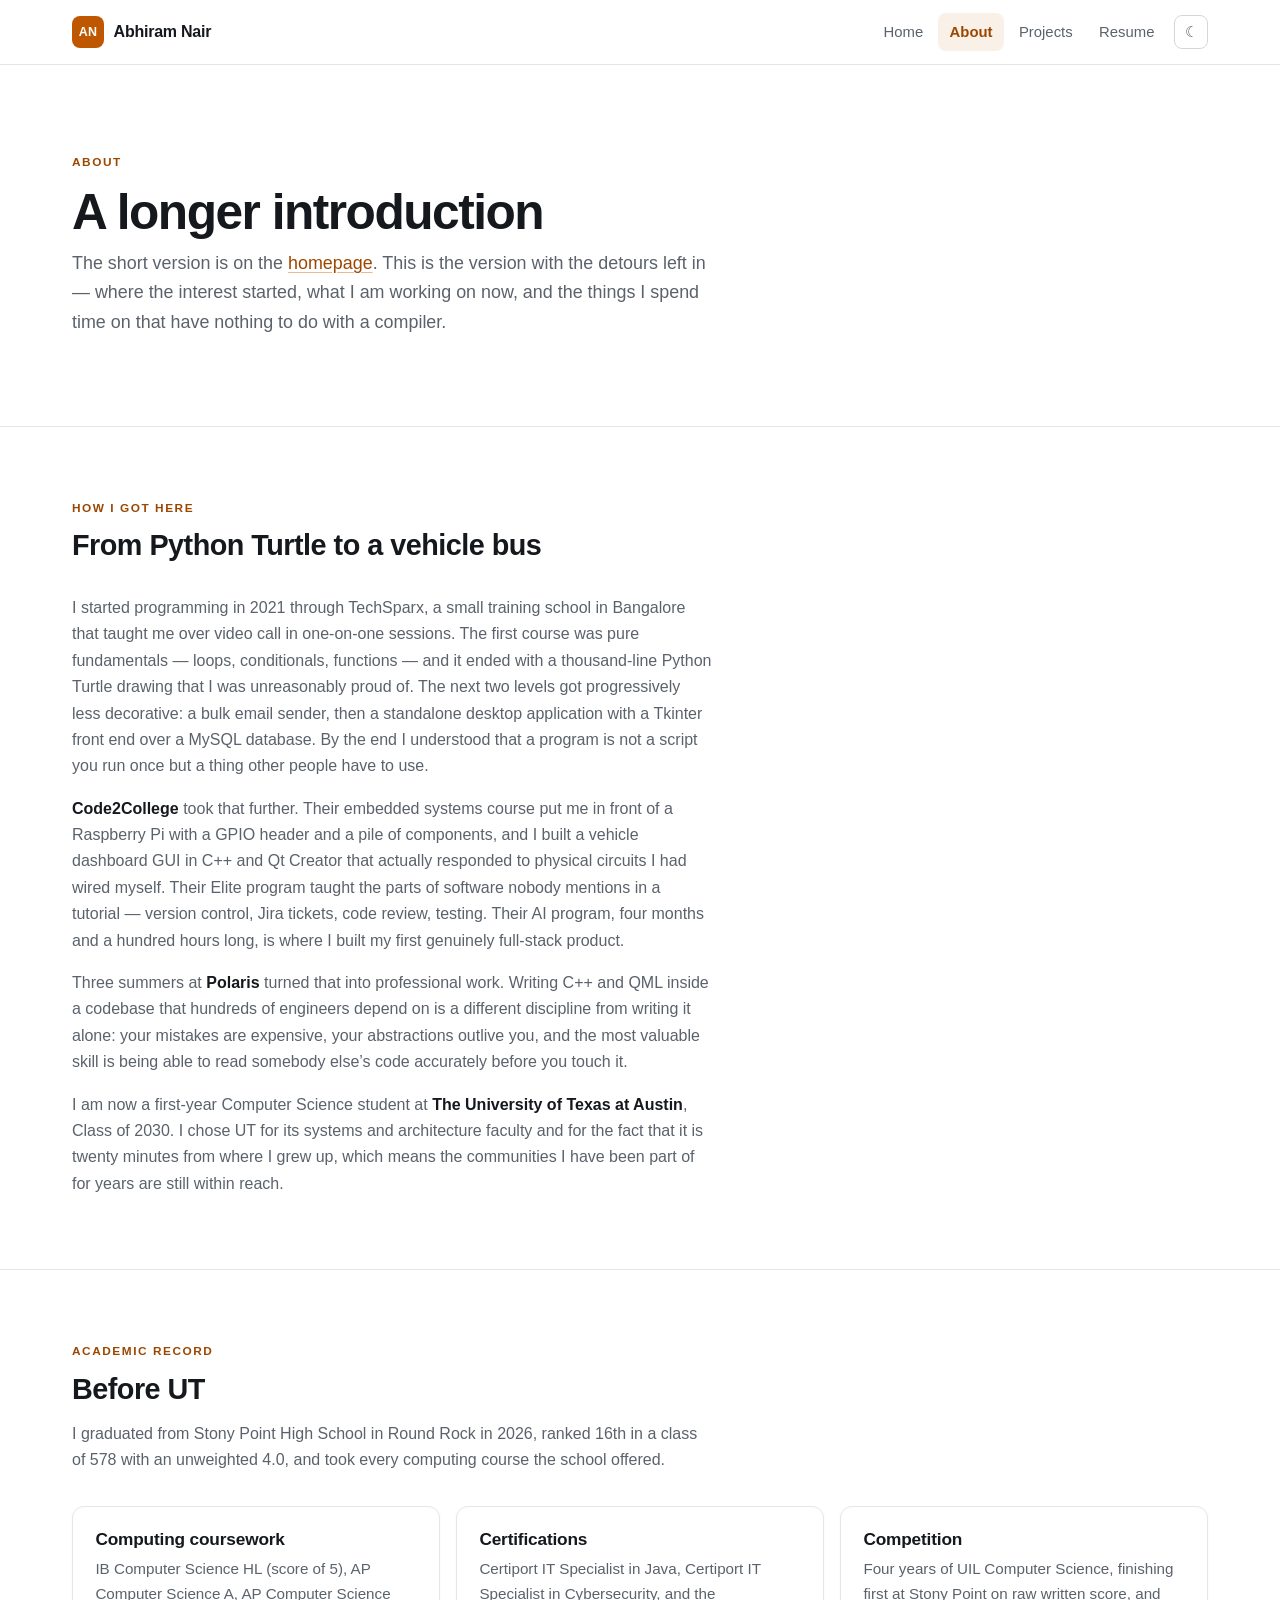
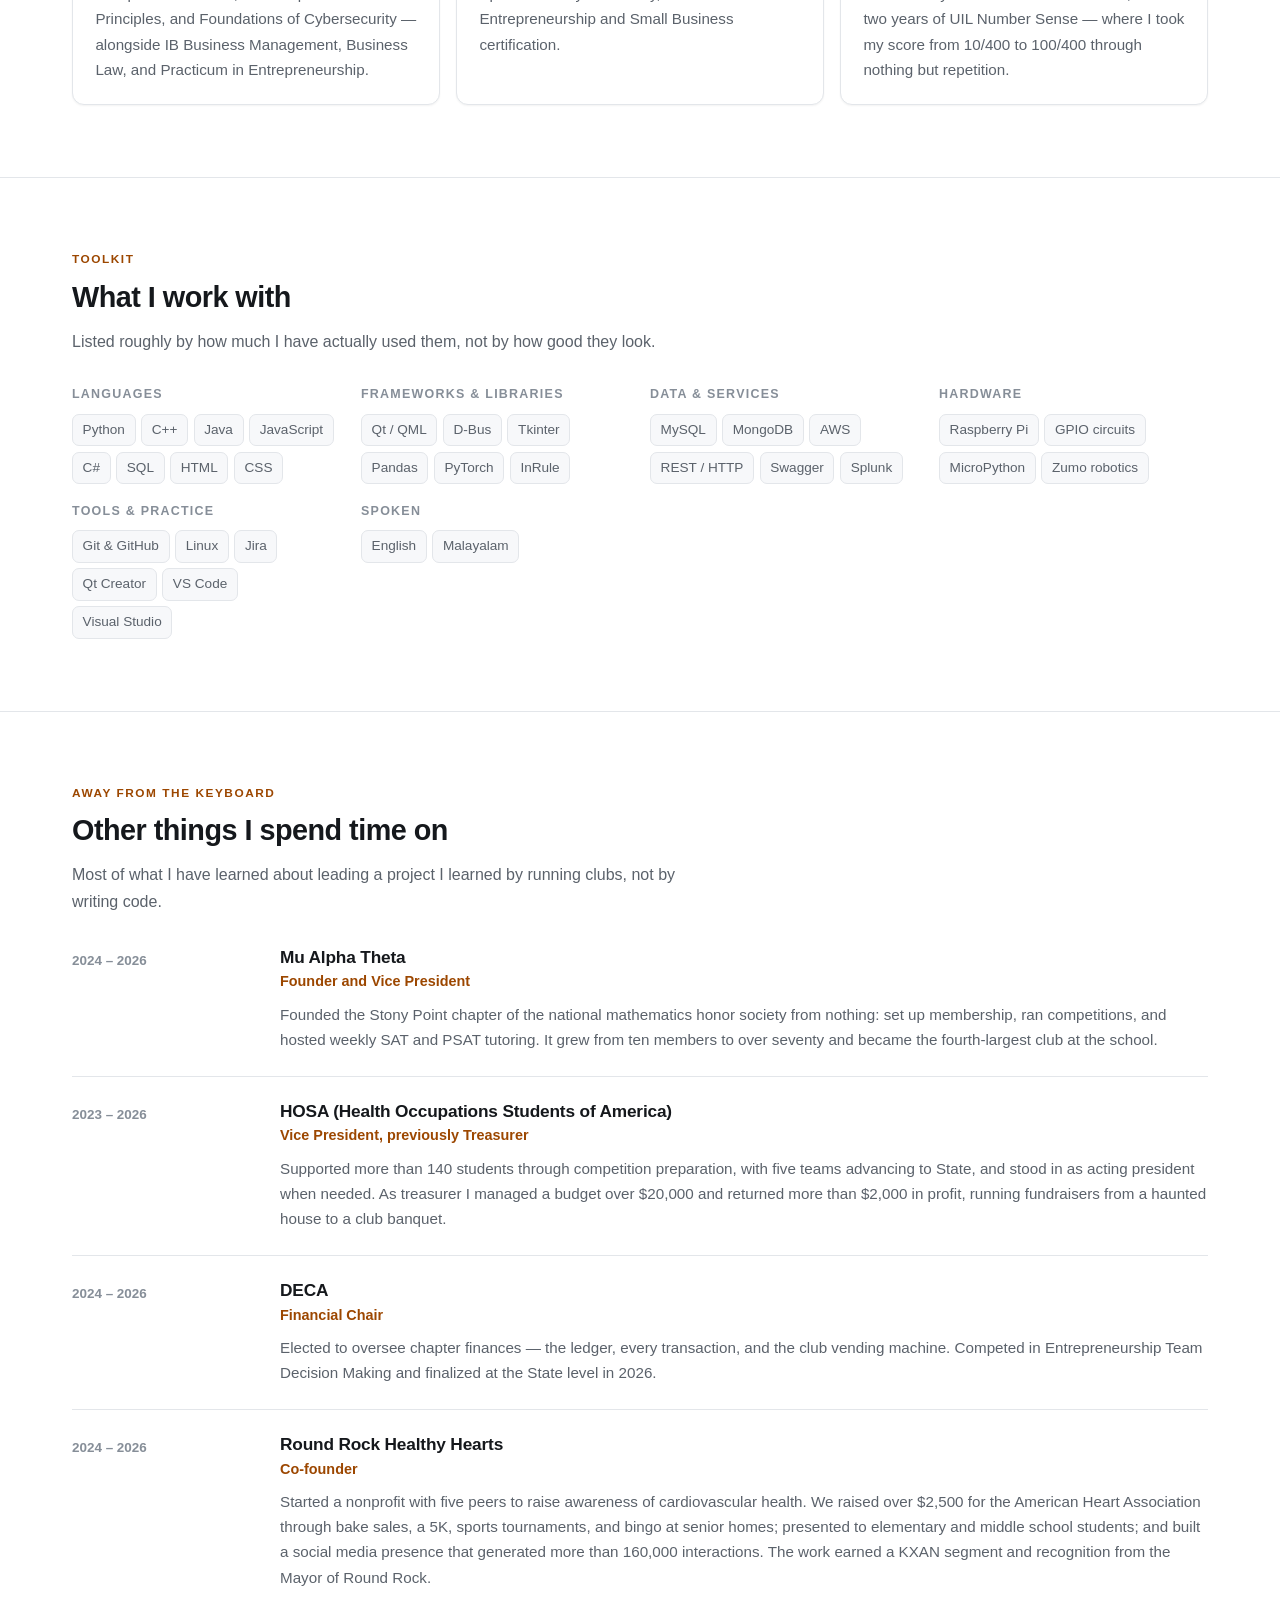
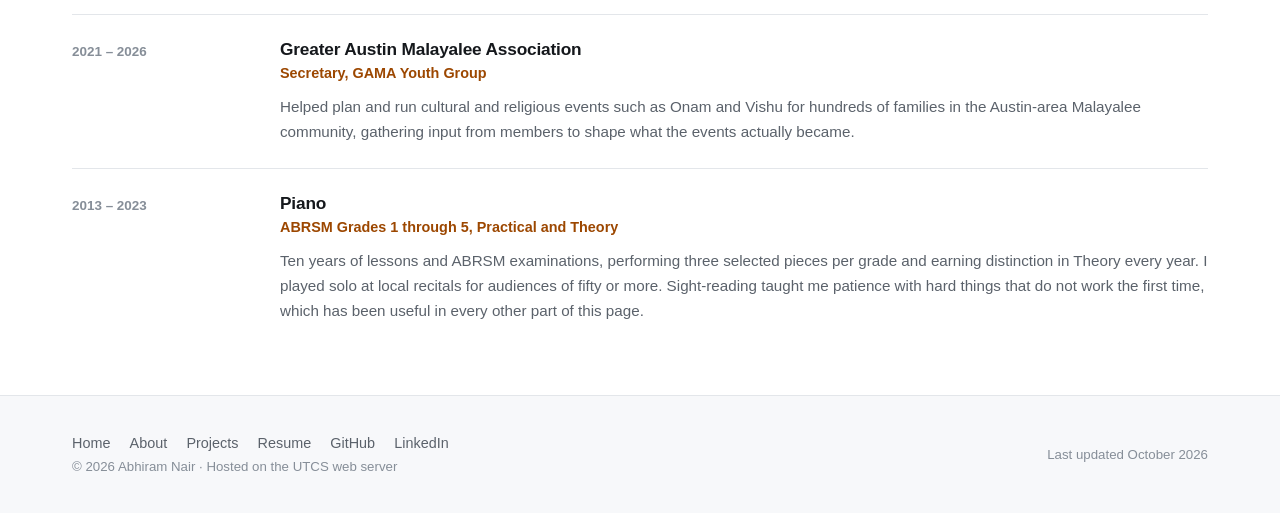
==== site/about.html @ 7c1eec52 "Add personal website for UTCS hosting Four-page static site to be served from /u/abhiram/public_html" ====
<!DOCTYPE html>
<html lang="en">
<head>
<meta charset="utf-8">
<meta name="viewport" content="width=device-width, initial-scale=1">
<title>About &mdash; Abhiram Nair</title>
<meta name="description" content="How Abhiram Nair came to Computer Science, what he is studying at UT Austin, and what he does away from the keyboard.">
<meta name="author" content="Abhiram Nair">
<link rel="stylesheet" href="style.css">
<link rel="icon" href="data:image/svg+xml,<svg xmlns='http://www.w3.org/2000/svg' viewBox='0 0 32 32'><rect width='32' height='32' rx='7' fill='%23bf5700'/><text x='16' y='22' font-family='Helvetica,Arial,sans-serif' font-size='15' font-weight='bold' fill='white' text-anchor='middle'>AN</text></svg>">
</head>
<body>
<a class="skip-link" href="#main">Skip to main content</a>

<header class="site-header">
  <div class="wrap">
    <a class="brand" href="index.html">
      <span class="brand-mark" aria-hidden="true">AN</span>
      <span>Abhiram Nair</span>
    </a>
    <nav class="nav" aria-label="Primary">
      <a href="index.html">Home</a>
      <a href="about.html" aria-current="page">About</a>
      <a href="projects.html">Projects</a>
      <a href="resume.html">Resume</a>
      <button class="theme-toggle" type="button" hidden aria-label="Switch theme"></button>
    </nav>
  </div>
</header>

<main id="main">

  <section class="hero">
    <div class="wrap">
      <span class="eyebrow">About</span>
      <h1>A longer introduction</h1>
      <p class="lead">
        The short version is on the <a href="index.html">homepage</a>. This is the version with
        the detours left in &mdash; where the interest started, what I am working on now, and
        the things I spend time on that have nothing to do with a compiler.
      </p>
    </div>
  </section>

  <section>
    <div class="wrap">
      <div class="section-head">
        <span class="eyebrow">How I got here</span>
        <h2>From Python Turtle to a vehicle bus</h2>
      </div>
      <div class="prose">
        <p>
          I started programming in 2021 through TechSparx, a small training school in Bangalore
          that taught me over video call in one-on-one sessions. The first course was pure
          fundamentals &mdash; loops, conditionals, functions &mdash; and it ended with a
          thousand-line Python Turtle drawing that I was unreasonably proud of. The next two
          levels got progressively less decorative: a bulk email sender, then a standalone
          desktop application with a Tkinter front end over a MySQL database. By the end I
          understood that a program is not a script you run once but a thing other people
          have to use.
        </p>
        <p>
          <strong>Code2College</strong> took that further. Their embedded systems course put me in
          front of a Raspberry Pi with a GPIO header and a pile of components, and I built a
          vehicle dashboard GUI in C++ and Qt Creator that actually responded to physical
          circuits I had wired myself. Their Elite program taught the parts of software nobody
          mentions in a tutorial &mdash; version control, Jira tickets, code review, testing.
          Their AI program, four months and a hundred hours long, is where I built my first
          genuinely full-stack product.
        </p>
        <p>
          Three summers at <strong>Polaris</strong> turned that into professional work. Writing C++
          and QML inside a codebase that hundreds of engineers depend on is a different
          discipline from writing it alone: your mistakes are expensive, your abstractions
          outlive you, and the most valuable skill is being able to read somebody else&rsquo;s
          code accurately before you touch it.
        </p>
        <p>
          I am now a first-year Computer Science student at <strong>The University of Texas at
          Austin</strong>, Class of 2030. I chose UT for its systems and architecture faculty and
          for the fact that it is twenty minutes from where I grew up, which means the
          communities I have been part of for years are still within reach.
        </p>
      </div>
    </div>
  </section>

  <section>
    <div class="wrap">
      <div class="section-head">
        <span class="eyebrow">Academic record</span>
        <h2>Before UT</h2>
        <p>
          I graduated from Stony Point High School in Round Rock in 2026, ranked 16th in a class
          of 578 with an unweighted 4.0, and took every computing course the school offered.
        </p>
      </div>
      <div class="grid">
        <article class="card">
          <h3>Computing coursework</h3>
          <p>
            IB Computer Science HL (score of 5), AP Computer Science A, AP Computer Science
            Principles, and Foundations of Cybersecurity &mdash; alongside IB Business Management,
            Business Law, and Practicum in Entrepreneurship.
          </p>
        </article>
        <article class="card">
          <h3>Certifications</h3>
          <p>
            Certiport IT Specialist in Java, Certiport IT Specialist in Cybersecurity, and the
            Entrepreneurship and Small Business certification.
          </p>
        </article>
        <article class="card">
          <h3>Competition</h3>
          <p>
            Four years of UIL Computer Science, finishing first at Stony Point on raw written
            score, and two years of UIL Number Sense &mdash; where I took my score from 10/400 to
            100/400 through nothing but repetition.
          </p>
        </article>
      </div>
    </div>
  </section>

  <section>
    <div class="wrap">
      <div class="section-head">
        <span class="eyebrow">Toolkit</span>
        <h2>What I work with</h2>
        <p>Listed roughly by how much I have actually used them, not by how good they look.</p>
      </div>
      <div class="skills">
        <div class="skill-group">
          <h3>Languages</h3>
          <ul class="chips">
            <li>Python</li><li>C++</li><li>Java</li><li>JavaScript</li>
            <li>C#</li><li>SQL</li><li>HTML</li><li>CSS</li>
          </ul>
        </div>
        <div class="skill-group">
          <h3>Frameworks &amp; libraries</h3>
          <ul class="chips">
            <li>Qt / QML</li><li>D-Bus</li><li>Tkinter</li>
            <li>Pandas</li><li>PyTorch</li><li>InRule</li>
          </ul>
        </div>
        <div class="skill-group">
          <h3>Data &amp; services</h3>
          <ul class="chips">
            <li>MySQL</li><li>MongoDB</li><li>AWS</li>
            <li>REST / HTTP</li><li>Swagger</li><li>Splunk</li>
          </ul>
        </div>
        <div class="skill-group">
          <h3>Hardware</h3>
          <ul class="chips">
            <li>Raspberry Pi</li><li>GPIO circuits</li>
            <li>MicroPython</li><li>Zumo robotics</li>
          </ul>
        </div>
        <div class="skill-group">
          <h3>Tools &amp; practice</h3>
          <ul class="chips">
            <li>Git &amp; GitHub</li><li>Linux</li><li>Jira</li>
            <li>Qt Creator</li><li>VS Code</li><li>Visual Studio</li>
          </ul>
        </div>
        <div class="skill-group">
          <h3>Spoken</h3>
          <ul class="chips">
            <li>English</li><li>Malayalam</li>
          </ul>
        </div>
      </div>
    </div>
  </section>

  <section>
    <div class="wrap">
      <div class="section-head">
        <span class="eyebrow">Away from the keyboard</span>
        <h2>Other things I spend time on</h2>
        <p>
          Most of what I have learned about leading a project I learned by running clubs,
          not by writing code.
        </p>
      </div>

      <div class="entries">
        <article class="entry">
          <div class="entry-when">2024 &ndash; 2026</div>
          <div class="entry-body">
            <h3>Mu Alpha Theta</h3>
            <span class="entry-role">Founder and Vice President</span>
            <p>
              Founded the Stony Point chapter of the national mathematics honor society from
              nothing: set up membership, ran competitions, and hosted weekly SAT and PSAT
              tutoring. It grew from ten members to over seventy and became the fourth-largest
              club at the school.
            </p>
          </div>
        </article>

        <article class="entry">
          <div class="entry-when">2023 &ndash; 2026</div>
          <div class="entry-body">
            <h3>HOSA (Health Occupations Students of America)</h3>
            <span class="entry-role">Vice President, previously Treasurer</span>
            <p>
              Supported more than 140 students through competition preparation, with five teams
              advancing to State, and stood in as acting president when needed. As treasurer I
              managed a budget over $20,000 and returned more than $2,000 in profit, running
              fundraisers from a haunted house to a club banquet.
            </p>
          </div>
        </article>

        <article class="entry">
          <div class="entry-when">2024 &ndash; 2026</div>
          <div class="entry-body">
            <h3>DECA</h3>
            <span class="entry-role">Financial Chair</span>
            <p>
              Elected to oversee chapter finances &mdash; the ledger, every transaction, and the
              club vending machine. Competed in Entrepreneurship Team Decision Making and
              finalized at the State level in 2026.
            </p>
          </div>
        </article>

        <article class="entry">
          <div class="entry-when">2024 &ndash; 2026</div>
          <div class="entry-body">
            <h3>Round Rock Healthy Hearts</h3>
            <span class="entry-role">Co-founder</span>
            <p>
              Started a nonprofit with five peers to raise awareness of cardiovascular health.
              We raised over $2,500 for the American Heart Association through bake sales, a 5K,
              sports tournaments, and bingo at senior homes; presented to elementary and middle
              school students; and built a social media presence that generated more than
              160,000 interactions. The work earned a KXAN segment and recognition from the
              Mayor of Round Rock.
            </p>
          </div>
        </article>

        <article class="entry">
          <div class="entry-when">2021 &ndash; 2026</div>
          <div class="entry-body">
            <h3>Greater Austin Malayalee Association</h3>
            <span class="entry-role">Secretary, GAMA Youth Group</span>
            <p>
              Helped plan and run cultural and religious events such as Onam and Vishu for
              hundreds of families in the Austin-area Malayalee community, gathering input
              from members to shape what the events actually became.
            </p>
          </div>
        </article>

        <article class="entry">
          <div class="entry-when">2013 &ndash; 2023</div>
          <div class="entry-body">
            <h3>Piano</h3>
            <span class="entry-role">ABRSM Grades 1 through 5, Practical and Theory</span>
            <p>
              Ten years of lessons and ABRSM examinations, performing three selected pieces per
              grade and earning distinction in Theory every year. I played solo at local recitals
              for audiences of fifty or more. Sight-reading taught me patience with hard things
              that do not work the first time, which has been useful in every other part of
              this page.
            </p>
          </div>
        </article>
      </div>
    </div>
  </section>

</main>

<footer class="site-footer">
  <div class="wrap">
    <div>
      <div class="footer-links">
        <a href="index.html">Home</a>
        <a href="about.html">About</a>
        <a href="projects.html">Projects</a>
        <a href="resume.html">Resume</a>
        <a href="https://github.com/AbhiramNair48" rel="me noopener">GitHub</a>
        <a href="https://www.linkedin.com/in/abhiram-nair-656b05310/" rel="me noopener">LinkedIn</a>
      </div>
      <p class="footer-note">&copy; 2026 Abhiram Nair &middot; Hosted on the UTCS web server</p>
    </div>
    <p class="footer-note">Last updated October 2026</p>
  </div>
</footer>

<script src="main.js"></script>
</body>
</html>
---- site/style.css ----
/* ==========================================================================
   Abhiram Nair - personal site
   Single shared stylesheet. No external dependencies, no web fonts:
   everything is served from public_html so the page works on a cold cache.
   ========================================================================== */

/* --- Design tokens ------------------------------------------------------ */
:root {
  --bg:          #ffffff;
  --surface:     #f7f8fa;
  --surface-2:   #ffffff;
  --text:        #15181c;
  --muted:       #5b626b;
  --faint:       #868e98;
  --accent:      #bf5700;          /* UT Austin burnt orange */
  --accent-text: #9c4700;
  --accent-soft: rgba(191, 87, 0, 0.09);
  --border:      #e3e6ea;
  --border-firm: #d2d7dd;
  --shadow-sm:   0 1px 2px rgba(16, 20, 26, 0.05);
  --shadow-md:   0 4px 16px rgba(16, 20, 26, 0.07);

  --maxw:   74rem;
  --readw:  40rem;
  --radius: 12px;
  --gutter: 1.5rem;

  --sans: -apple-system, BlinkMacSystemFont, "Segoe UI", Roboto, "Helvetica Neue",
          Arial, "Noto Sans", sans-serif;
  --mono: ui-monospace, SFMono-Regular, "SF Mono", Menlo, Consolas,
          "Liberation Mono", monospace;
}

/* Dark theme: follow the OS unless the visitor has picked a theme by hand. */
@media (prefers-color-scheme: dark) {
  :root:not([data-theme="light"]) {
    --bg:          #0e1013;
    --surface:     #15181d;
    --surface-2:   #181c22;
    --text:        #e8eaed;
    --muted:       #9aa2ac;
    --faint:       #79828d;
    --accent:      #ff8a3d;
    --accent-text: #ff9a56;
    --accent-soft: rgba(255, 138, 61, 0.12);
    --border:      #262b32;
    --border-firm: #343a43;
    --shadow-sm:   0 1px 2px rgba(0, 0, 0, 0.4);
    --shadow-md:   0 4px 16px rgba(0, 0, 0, 0.45);
  }
}

:root[data-theme="dark"] {
  --bg:          #0e1013;
  --surface:     #15181d;
  --surface-2:   #181c22;
  --text:        #e8eaed;
  --muted:       #9aa2ac;
  --faint:       #79828d;
  --accent:      #ff8a3d;
  --accent-text: #ff9a56;
  --accent-soft: rgba(255, 138, 61, 0.12);
  --border:      #262b32;
  --border-firm: #343a43;
  --shadow-sm:   0 1px 2px rgba(0, 0, 0, 0.4);
  --shadow-md:   0 4px 16px rgba(0, 0, 0, 0.45);
}

/* --- Base --------------------------------------------------------------- */
*, *::before, *::after { box-sizing: border-box; }

html {
  scroll-behavior: smooth;
  -webkit-text-size-adjust: 100%;
}

@media (prefers-reduced-motion: reduce) {
  html { scroll-behavior: auto; }
  *, *::before, *::after {
    animation-duration: 0.001ms !important;
    transition-duration: 0.001ms !important;
  }
}

body {
  margin: 0;
  background: var(--bg);
  color: var(--text);
  font-family: var(--sans);
  font-size: 1rem;
  line-height: 1.65;
  -webkit-font-smoothing: antialiased;
}

h1, h2, h3, h4 {
  margin: 0 0 0.5em;
  line-height: 1.2;
  font-weight: 650;
  letter-spacing: -0.018em;
}

h1 { font-size: clamp(2.1rem, 6vw, 3.1rem); letter-spacing: -0.03em; }
h2 { font-size: clamp(1.45rem, 3.4vw, 1.8rem); }
h3 { font-size: 1.08rem; letter-spacing: -0.01em; }

p { margin: 0 0 1rem; }
p:last-child { margin-bottom: 0; }

a {
  color: var(--accent-text);
  text-decoration-color: color-mix(in srgb, var(--accent) 40%, transparent);
  text-underline-offset: 3px;
}
a:hover { text-decoration-color: var(--accent); }

:focus-visible {
  outline: 2px solid var(--accent);
  outline-offset: 2px;
  border-radius: 3px;
}

ul { margin: 0 0 1rem; padding-left: 1.15rem; }
li { margin-bottom: 0.35rem; }
li:last-child { margin-bottom: 0; }

hr {
  border: 0;
  border-top: 1px solid var(--border);
  margin: 2.5rem 0;
}

/* --- Layout helpers ----------------------------------------------------- */
.wrap {
  width: 100%;
  max-width: var(--maxw);
  margin-inline: auto;
  padding-inline: var(--gutter);
}

.skip-link {
  position: absolute;
  left: -9999px;
  top: 0;
  z-index: 100;
  background: var(--accent);
  color: #fff;
  padding: 0.6rem 1rem;
  border-radius: 0 0 var(--radius) 0;
  font-weight: 600;
}
.skip-link:focus { left: 0; }

section { padding-block: clamp(2.75rem, 7vw, 4.5rem); }
section + section { border-top: 1px solid var(--border); }

.section-head { margin-bottom: 2rem; max-width: var(--readw); }
.section-head p { color: var(--muted); margin-bottom: 0; }

.eyebrow {
  display: block;
  font-size: 0.74rem;
  font-weight: 700;
  letter-spacing: 0.13em;
  text-transform: uppercase;
  color: var(--accent-text);
  margin-bottom: 0.65rem;
}

.lead {
  font-size: 1.12rem;
  color: var(--muted);
  max-width: var(--readw);
}

.prose { max-width: var(--readw); }
.prose p { color: var(--muted); }
.prose strong { color: var(--text); font-weight: 620; }

/* --- Header / navigation ------------------------------------------------ */
.site-header {
  position: sticky;
  top: 0;
  z-index: 50;
  background: color-mix(in srgb, var(--bg) 88%, transparent);
  backdrop-filter: saturate(180%) blur(12px);
  -webkit-backdrop-filter: saturate(180%) blur(12px);
  border-bottom: 1px solid var(--border);
}

.site-header .wrap {
  display: flex;
  align-items: center;
  justify-content: space-between;
  gap: 1rem;
  min-height: 4rem;
  flex-wrap: wrap;
}

.brand {
  display: inline-flex;
  align-items: center;
  gap: 0.6rem;
  font-weight: 680;
  color: var(--text);
  text-decoration: none;
  letter-spacing: -0.015em;
}

.brand-mark {
  display: grid;
  place-items: center;
  width: 2rem;
  height: 2rem;
  flex: none;
  border-radius: 8px;
  background: var(--accent);
  color: #fff;
  font-size: 0.78rem;
  font-weight: 700;
  letter-spacing: 0.02em;
}

.nav {
  display: flex;
  align-items: center;
  gap: 0.25rem;
  flex-wrap: wrap;
}

.nav a {
  display: inline-block;
  padding: 0.4rem 0.7rem;
  border-radius: 8px;
  color: var(--muted);
  font-size: 0.93rem;
  font-weight: 540;
  text-decoration: none;
}
.nav a:hover { color: var(--text); background: var(--surface); }
.nav a[aria-current="page"] {
  color: var(--accent-text);
  background: var(--accent-soft);
  font-weight: 620;
}

.theme-toggle {
  display: grid;
  place-items: center;
  width: 2.1rem;
  height: 2.1rem;
  margin-left: 0.3rem;
  padding: 0;
  border: 1px solid var(--border-firm);
  border-radius: 8px;
  background: transparent;
  color: var(--muted);
  cursor: pointer;
  font-size: 0.95rem;
  line-height: 1;
}
.theme-toggle:hover { color: var(--text); background: var(--surface); }

/* `display: grid` above would otherwise beat the UA rule for [hidden], leaving a
   dead empty button for visitors with JavaScript disabled. */
.theme-toggle[hidden] { display: none; }

/* --- Hero --------------------------------------------------------------- */
.hero {
  padding-block: clamp(3rem, 9vw, 5.5rem);
  border-top: 0;
}

.hero-grid {
  display: grid;
  grid-template-columns: minmax(0, 1fr);
  gap: 2.5rem;
  align-items: start;
}

@media (min-width: 56rem) {
  .hero-grid { grid-template-columns: minmax(0, 1fr) 15rem; gap: 3.5rem; }
}

.hero h1 { margin-bottom: 0.4rem; }

.hero-sub {
  font-size: 1.05rem;
  font-weight: 560;
  color: var(--text);
  margin-bottom: 1.1rem;
}

/* Portrait slot. Swap .portrait-fallback for <img class="portrait"> later. */
.portrait-frame {
  width: 11rem;
  height: 11rem;
  border-radius: 16px;
  overflow: hidden;
  border: 1px solid var(--border);
  box-shadow: var(--shadow-md);
  background: var(--surface);
}

.portrait { width: 100%; height: 100%; object-fit: cover; display: block; }

.portrait-fallback {
  width: 100%;
  height: 100%;
  display: grid;
  place-items: center;
  background:
    radial-gradient(120% 120% at 25% 15%,
      color-mix(in srgb, var(--accent) 22%, transparent) 0%,
      transparent 62%),
    var(--surface);
  color: var(--accent-text);
  font-size: 2.6rem;
  font-weight: 700;
  letter-spacing: 0.02em;
}

.facts {
  display: flex;
  flex-wrap: wrap;
  gap: 0.4rem 0.5rem;
  margin: 0 0 1.5rem;
  padding: 0;
  list-style: none;
}

.facts li {
  margin: 0;
  padding: 0.3rem 0.7rem;
  border: 1px solid var(--border);
  border-radius: 999px;
  background: var(--surface);
  color: var(--muted);
  font-size: 0.84rem;
  font-weight: 540;
}

/* --- Buttons ------------------------------------------------------------ */
.actions { display: flex; flex-wrap: wrap; gap: 0.65rem; margin-top: 1.5rem; }

.btn {
  display: inline-flex;
  align-items: center;
  gap: 0.45rem;
  padding: 0.6rem 1.1rem;
  border: 1px solid transparent;
  border-radius: 9px;
  font-size: 0.94rem;
  font-weight: 600;
  text-decoration: none;
  cursor: pointer;
  transition: transform 0.12s ease, background 0.12s ease, border-color 0.12s ease;
}
.btn:hover { transform: translateY(-1px); }

.btn-primary { background: var(--accent); color: #fff; }
.btn-primary:hover { background: color-mix(in srgb, var(--accent) 88%, #000); }

/* The generated email link must not pick up the global anchor colour. */
.btn a, .btn a:hover { color: inherit; text-decoration: none; }

/* Email slot before JavaScript upgrades it to a button. */
.email-slot:not(.btn) {
  align-self: center;
  color: var(--muted);
  font-size: 0.94rem;
}

.btn-ghost {
  background: transparent;
  color: var(--text);
  border-color: var(--border-firm);
}
.btn-ghost:hover { background: var(--surface); border-color: var(--accent); }

/* --- Cards -------------------------------------------------------------- */
.grid {
  display: grid;
  gap: 1rem;
  grid-template-columns: repeat(auto-fit, minmax(min(100%, 17rem), 1fr));
}

.card {
  padding: 1.4rem;
  border: 1px solid var(--border);
  border-radius: var(--radius);
  background: var(--surface-2);
  box-shadow: var(--shadow-sm);
}

.card h3 { margin-bottom: 0.4rem; }
.card p { color: var(--muted); font-size: 0.95rem; margin-bottom: 0; }

.card-num {
  display: block;
  font-family: var(--mono);
  font-size: 0.75rem;
  font-weight: 600;
  color: var(--accent-text);
  margin-bottom: 0.7rem;
}

/* --- Entry list (experience, awards, education) ------------------------- */
.entries { display: grid; gap: 1.5rem; }

.entry {
  display: grid;
  gap: 0.2rem 2rem;
  grid-template-columns: minmax(0, 1fr);
  padding-bottom: 1.5rem;
  border-bottom: 1px solid var(--border);
}
.entry:last-child { padding-bottom: 0; border-bottom: 0; }

@media (min-width: 46rem) {
  .entry { grid-template-columns: 11rem minmax(0, 1fr); }
  .entry-when { text-align: left; padding-top: 0.15rem; }
}

.entry-when {
  color: var(--faint);
  font-size: 0.84rem;
  font-weight: 560;
  font-variant-numeric: tabular-nums;
}

.entry-body h3 { margin-bottom: 0.15rem; }

.entry-role {
  display: block;
  color: var(--accent-text);
  font-size: 0.9rem;
  font-weight: 600;
  margin-bottom: 0.5rem;
}

.entry-body p, .entry-body li { color: var(--muted); font-size: 0.95rem; }

/* --- Project cards ------------------------------------------------------ */
.projects { display: grid; gap: 1.25rem; }

@media (min-width: 52rem) {
  .projects { grid-template-columns: repeat(2, minmax(0, 1fr)); }
}

.project {
  display: flex;
  flex-direction: column;
  padding: 1.6rem;
  border: 1px solid var(--border);
  border-radius: var(--radius);
  background: var(--surface-2);
  box-shadow: var(--shadow-sm);
  transition: border-color 0.15s ease, box-shadow 0.15s ease;
}
.project:hover { border-color: var(--border-firm); box-shadow: var(--shadow-md); }

.project-head {
  display: flex;
  align-items: baseline;
  justify-content: space-between;
  gap: 1rem;
  margin-bottom: 0.1rem;
}

.project-when {
  flex: none;
  color: var(--faint);
  font-size: 0.8rem;
  font-weight: 560;
  font-variant-numeric: tabular-nums;
}

.project h3 { margin-bottom: 0; }

.project-role {
  display: block;
  color: var(--accent-text);
  font-size: 0.86rem;
  font-weight: 600;
  margin: 0.3rem 0 0.7rem;
}

.project p { color: var(--muted); font-size: 0.95rem; flex-grow: 1; }

.tags {
  display: flex;
  flex-wrap: wrap;
  gap: 0.35rem;
  margin: 1rem 0 0;
  padding: 0;
  list-style: none;
}

.tags li {
  margin: 0;
  padding: 0.18rem 0.55rem;
  border: 1px solid var(--border);
  border-radius: 6px;
  background: var(--surface);
  color: var(--muted);
  font-family: var(--mono);
  font-size: 0.74rem;
}

.badge {
  display: inline-block;
  margin-top: 0.9rem;
  padding: 0.22rem 0.6rem;
  border-radius: 6px;
  background: var(--accent-soft);
  color: var(--accent-text);
  font-size: 0.8rem;
  font-weight: 620;
  align-self: flex-start;
}

/* --- Skills ------------------------------------------------------------- */
.skills { display: grid; gap: 1.25rem; }

@media (min-width: 44rem) {
  .skills { grid-template-columns: repeat(auto-fit, minmax(min(100%, 15rem), 1fr)); }
}

.skill-group h3 {
  font-size: 0.78rem;
  font-weight: 700;
  letter-spacing: 0.1em;
  text-transform: uppercase;
  color: var(--faint);
  margin-bottom: 0.7rem;
}

.chips { display: flex; flex-wrap: wrap; gap: 0.35rem; margin: 0; padding: 0; list-style: none; }

.chips li {
  margin: 0;
  padding: 0.25rem 0.6rem;
  border: 1px solid var(--border);
  border-radius: 7px;
  background: var(--surface);
  font-size: 0.85rem;
  color: var(--muted);
}

/* --- Footer ------------------------------------------------------------- */
.site-footer {
  border-top: 1px solid var(--border);
  background: var(--surface);
  padding-block: 2.25rem;
  color: var(--muted);
  font-size: 0.9rem;
}

.site-footer .wrap {
  display: flex;
  flex-wrap: wrap;
  gap: 1rem 2rem;
  align-items: center;
  justify-content: space-between;
}

.footer-links { display: flex; flex-wrap: wrap; gap: 0.25rem 1.2rem; }
.footer-links a { color: var(--muted); text-decoration: none; }
.footer-links a:hover { color: var(--accent-text); text-decoration: underline; }

.footer-note { color: var(--faint); font-size: 0.83rem; margin: 0; }
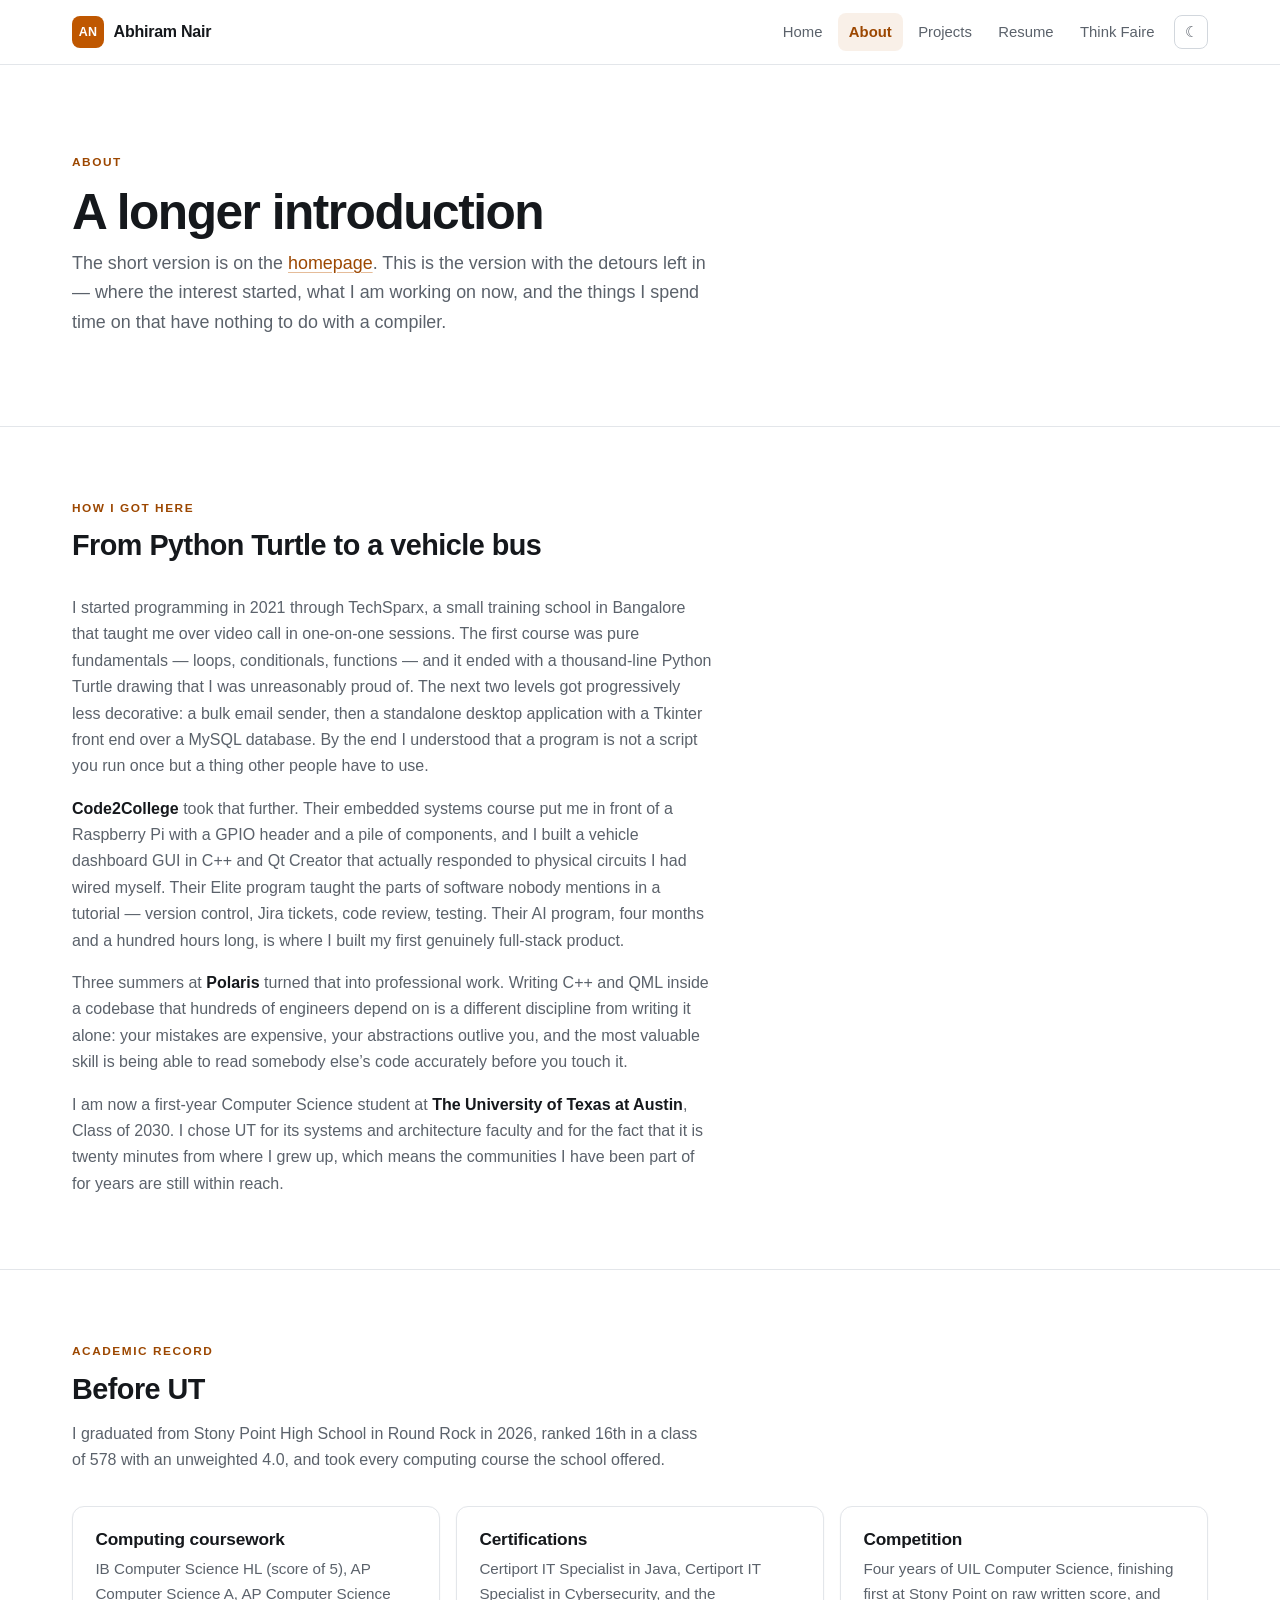
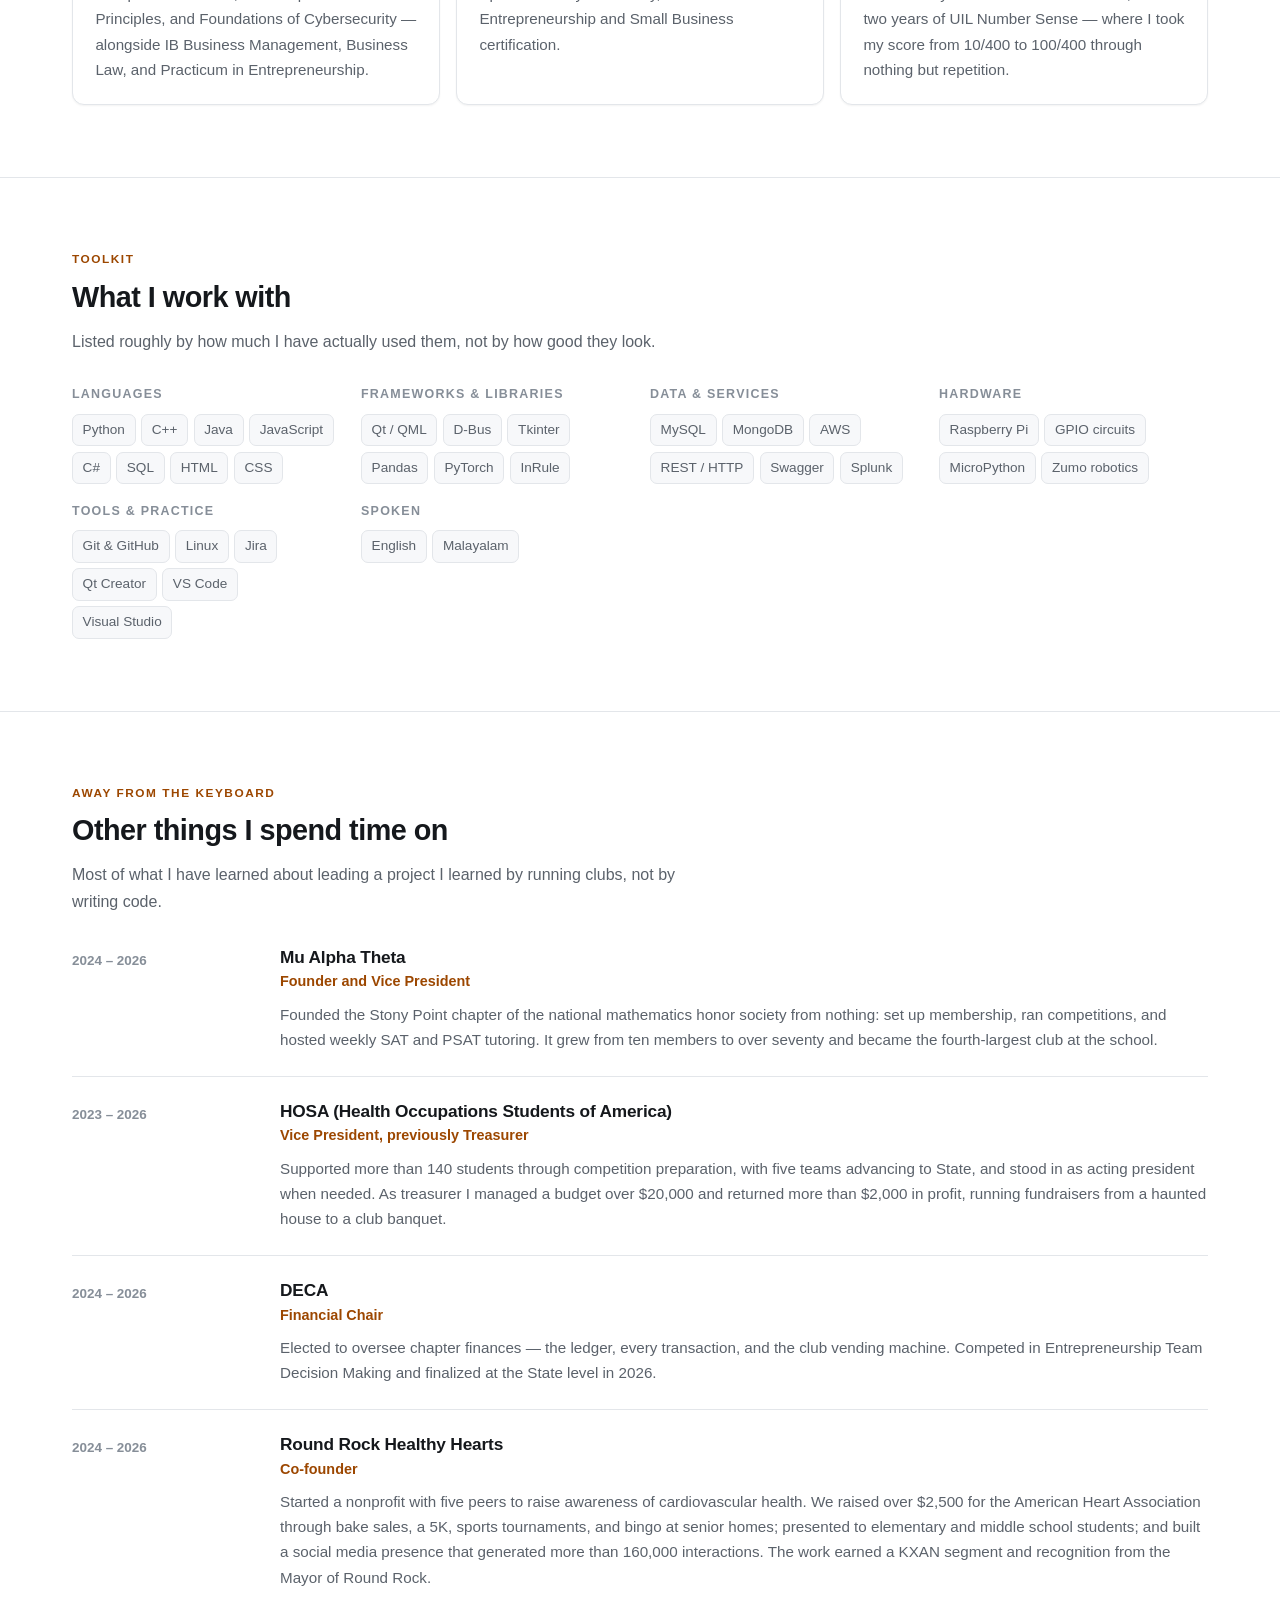
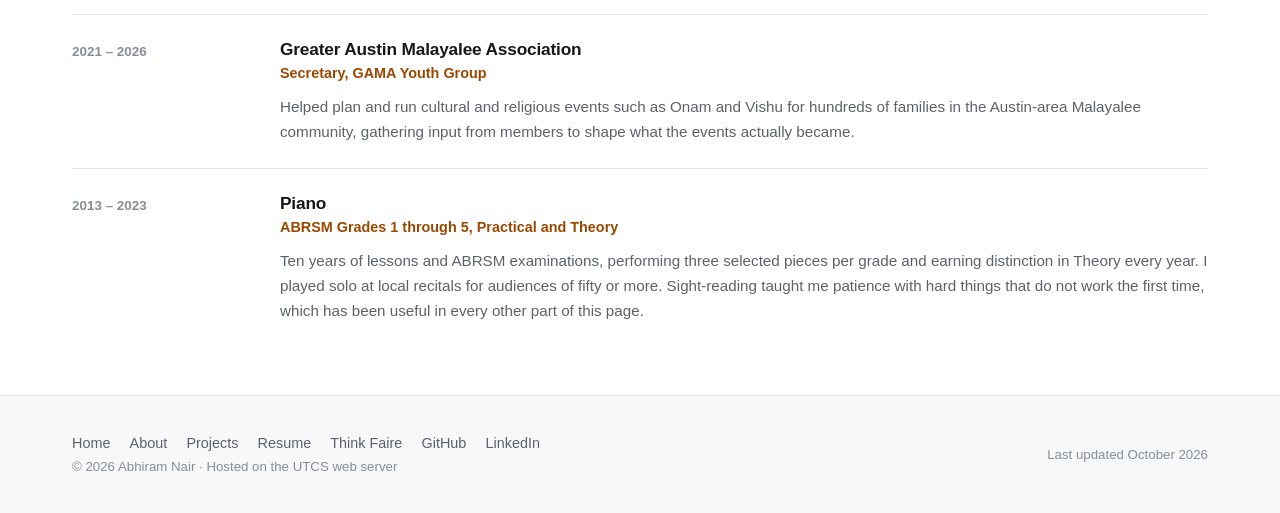
==== commit 52b78b77: "Add Think Faire page in a thinklab/ subdirectory Website Part II: a second page served from its own " ====
--- a/site/about.html
+++ b/site/about.html
@@ -23,6 +23,7 @@
       <a href="about.html" aria-current="page">About</a>
       <a href="projects.html">Projects</a>
       <a href="resume.html">Resume</a>
+      <a href="thinklab/">Think Faire</a>
       <button class="theme-toggle" type="button" hidden aria-label="Switch theme"></button>
     </nav>
   </div>
@@ -286,6 +287,7 @@
         <a href="about.html">About</a>
         <a href="projects.html">Projects</a>
         <a href="resume.html">Resume</a>
+        <a href="thinklab/">Think Faire</a>
         <a href="https://github.com/AbhiramNair48" rel="me noopener">GitHub</a>
         <a href="https://www.linkedin.com/in/abhiram-nair-656b05310/" rel="me noopener">LinkedIn</a>
       </div>
--- a/site/style.css
+++ b/site/style.css
@@ -519,6 +519,20 @@
   align-self: flex-start;
 }
 
+/* --- Callout ------------------------------------------------------------ */
+.callout {
+  max-width: var(--readw);
+  padding: 1.1rem 1.3rem;
+  border: 1px solid var(--border);
+  border-left: 3px solid var(--accent);
+  border-radius: 0 var(--radius) var(--radius) 0;
+  background: var(--surface);
+  color: var(--muted);
+  font-size: 0.95rem;
+}
+.callout strong { color: var(--text); font-weight: 620; }
+.callout :last-child { margin-bottom: 0; }
+
 /* --- Skills ------------------------------------------------------------- */
 .skills { display: grid; gap: 1.25rem; }
 
